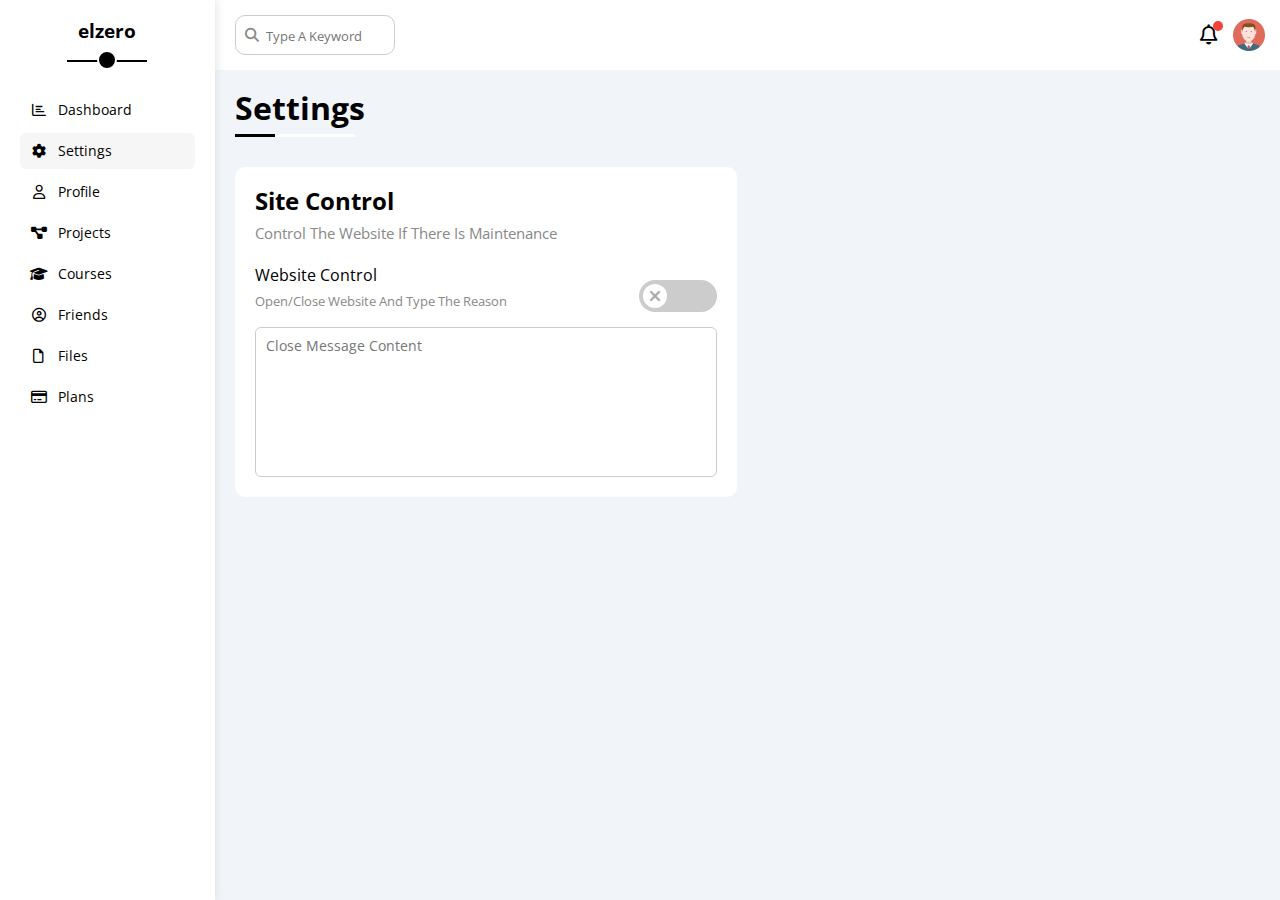
==== settings.html @ 4309b6c1 "in settings section Site Control is done" ====
<!DOCTYPE html>
<html lang="en">

<head>
  <meta charset="UTF-8" />
  <meta name="viewport" content="width=device-width, initial-scale=1.0" />
  <link rel="stylesheet" href="css/normalize.css" />
  <link rel="stylesheet" href="css/all.min.css" />
  <link rel="preconnect" href="https://fonts.googleapis.com" />
  <link rel="preconnect" href="https://fonts.gstatic.com" crossorigin />
  <link
    href="https://fonts.googleapis.com/css2?family=Cairo:wght@300;400;700&family=Open+Sans:ital,wght@0,500;1,300&display=swap"
    rel="stylesheet" />
  <link rel="stylesheet" href="css/framework.css" />
  <link rel="stylesheet" href="css/style.css" />
  <title>Settings</title>
</head>

<body>
  <div class="page d-flex">
    <div class="sidebar bg-white p-20 p-relative">
      <h3 class="p-relative txt-c mt-0">elzero</h3>
      <ul>
        <li>
          <a class="d-flex align-center fs-14 c-black rad-6 p-10" href="index.html">
            <i class="fa-regular fa-chart-bar fa-fw"></i>
            <span>Dashboard</span>
          </a>
        </li>
        <li>
          <a class="active d-flex align-center fs-14 c-black rad-6 p-10" href="settings.html">
            <i class="fa-solid fa-gear fa-fw"></i>
            <span>Settings</span>
          </a>
        </li>
        <li>
          <a class="d-flex align-center fs-14 c-black rad-6 p-10" href="profile.html">
            <i class="fa-regular fa-user fa-fw"></i>
            <span>Profile</span>
          </a>
        </li>
        <li>
          <a class="d-flex align-center fs-14 c-black rad-6 p-10" href="projects.html">
            <i class="fa-solid fa-diagram-project fa-fw"></i>
            <span>Projects</span>
          </a>
        </li>
        <li>
          <a class="d-flex align-center fs-14 c-black rad-6 p-10" href="courses.html">
            <i class="fa-solid fa-graduation-cap fa-fw"></i>
            <span>Courses</span>
          </a>
        </li>
        <li>
          <a class="d-flex align-center fs-14 c-black rad-6 p-10" href="friends.html">
            <i class="fa-regular fa-circle-user fa-fw"></i>
            <span>Friends</span>
          </a> 
        </li>
        <li>
          <a class="d-flex align-center fs-14 c-black rad-6 p-10" href="files.html">
            <i class="fa-regular fa-file fa-fw"></i>
            <span>Files</span>
          </a>
        </li>
        <li>
          <a class="d-flex align-center fs-14 c-black rad-6 p-10" href="plans.html">
            <i class="fa-regular fa-credit-card fa-fw"></i>
            <span>Plans</span>
          </a>
        </li>
      </ul>
    </div>
    <div class="content w-full">
      <!-- Start Head -->
      <div class="head bg-white p-15 between-flex">
        <div class="search p-relative">
          <input class="p-10" type="search" placeholder="Type A Keyword" />
        </div>
        <div class="icons d-flex align-center">
          <span class="notification p-relative">
            <i class="fa-regular fa-bell fa-lg"></i>
          </span>
          <img src="images/avatar.png" alt="" />
        </div>
      </div>
      <!-- End Head -->
      <h1 class="p-relative">Settings</h1>
      <!-- Start Settings -->
        <div class="settings-page m-20 d-grid gap-20">
          <!-- Start Site Control Section -->
          <div class="site-control bg-white p-20 rad-10">
            <h2 class="mb-10">Site Control</h2>
            <p class="mb-20 fs-15 c-grey">Control The Website If There Is Maintenance</p>
            <div class="between-flex mb-15">
              <div>
                <span class="d-block mb-10">Website Control</span>
                <p class="fs-13 c-grey mt-5">Open/Close Website And Type The Reason</p>
              </div>
              <div>
                <label>
                  <input class="toggle-checkbox" type="checkbox">
                  <div class="toggle-switch"></div>
                </label> 
              </div>
            </div>
            <textarea class="close-message fs-14 p-10 rad-6 d-block w-full" placeholder="Close Message Content"></textarea>
          </div>

          <!-- End Site Control Section -->
        </div>
      <!-- End Settings -->
  </div>
</div>
</body>

</html>
---- css/framework.css ----
:root {
    --blue-color: #0075ff;
    --blue-alt-color: #0d69d5;
    --orange-color: #f59e0b;
    --green-color: #22c55e;
    --red-color: #f44336;
    --grey-color: #888;
}

/* Start Box */
.d-flex {
    display: flex;
}

.direction-c {
    flex-direction: column;
}

.align-center {
    align-items: center;
}

.space-between {
    justify-content: space-between;
}

.space-around {
    justify-content: space-around;
}

.space-evenly {
    justify-content: space-evenly;
}

.w-fit {
    width: fit-content;
}

.d-grid {
    display: grid;
}

.gap-20 {
    gap: 20px;
}

.d-block {
    display: block;
}

.d-inline {
    display: inline;
}

@media (max-width: 767px) {
    .block-mobile {
        display: block;
    }

    .hide-mobile {
        display: none;
    }
}

/* Start Width + Height */
.w-full {
    width: 100%;
}

/* End Width + Height */
/* End Box */
/* Start Padding + Margin */
.p-5 {
    padding: 5px;
}

.p-10 {
    padding: 10px;
}

.p-15 {
    padding: 15px;
}

.p-20 {
    padding: 20px;
}

.pl-15 {
    padding-left: 15px;
}

.pb-5 {
    padding-bottom: 5px;
}

.pb-10 {
    padding-bottom: 10px;
}

.pb-15 {
    padding-bottom: 15px;
}

.pb-20 {
    padding-bottom: 20px;
}

.pb-25 {
    padding-bottom: 25px;
}

.m-0 {
    margin: 0;
}

.m-20 {
    margin: 20px;
}

.mt-0 {
    margin-top: 0;
}

.mt-5 {
    margin-top: 5px;
}

.mt-10 {
    margin-top: 10px;
}

.mt-15 {
    margin-top: 10px;
}

.mt-20 {
    margin-top: 20px;
}

.mt-25 {
    margin-top: 25px;
}

.mr-5 {
    margin-right: 5px;
}

.mr-10 {
    margin-right: 10px;
}

.mr-15 {
    margin-right: 15px;
}

.mb-5 {
    margin-bottom: 5px;
}

.mb-10 {
    margin-bottom: 10px;
}

.mb-15 {
    margin-bottom: 15px;
}

.mb-20 {
    margin-bottom: 20px;
}

.ml-5 {
    margin-left: 5px;
}

.ml-10 {
    margin-left: 10px;
}

.ml-15 {
    margin-left: 15px;
}

/* End Padding + Margin */
/* Start Color */
.bg-white {
    background-color: white;
}
.bg-black {
    background-color: black;
}
.bg-eee {
    background-color: #eee;
}

.bg-blue {
    background-color: var(--blue-color);
}

.bg-orange {
    background-color: var(--orange-color);
}

.bg-green {
    background-color: var(--green-color);
}

.bg-red {
    background-color: var(--red-color);
}

.c-white {
    color: white;
}

.c-black {
    color: black;
}

.c-grey {
    color: var(--grey-color);
}

.c-blue {
    color: var(--blue-color);
}

.c-orange {
    color: var(--orange-color);
}

.c-green {
    color: var(--green-color);
}

.c-red {
    color: var(--red-color);
}

.op-5 {
    opacity: 0.5;
}

/* End Color */
/* Start Position */
.p-relative {
    position: relative;
}

/* End Position */
/* Start Font */
.txt-c {
    text-align: center;
}

.fs-13 {
    font-size: 13px;
}

.fs-14 {
    font-size: 14px;
}

.fs-15 {
    font-size: 15px;
}

.fs-25 {
    font-size: 25px;
}

.fw-bold {
    font-weight: bold;
}

@media (max-width: 767px) {
    .txt-c-mobile {
        text-align: center;
    }
}

/* End Font */
/* Start Border */
.b-none {
    border: none;
}

.rad-6 {
    border-radius: 6px;
}

.rad-10 {
    border-radius: 10px;
}

.rad-half {
    border-radius: 50%;
}

/* End Border */
/* Start Components */

.center-flex {
    display: flex;
    justify-content: center;
    align-items: center;
}

.between-flex {
    display: flex;
    justify-content: space-between;
    align-items: center;
}

.around-flex {
    display: flex;
    justify-content: space-around;
    align-items: center;
}

.evenly-flex {
    display: flex;
    justify-content: space-evenly;
    align-items: center;
}

.f-wrap {
    flex-wrap: wrap;
}

.btn-shape {
    padding: 4px 10px;
    border-radius: 6px;
}

.btn-grey {
    padding: 10px;
    font-size: 13px;
    border-radius: 6px;
    background-color: #eeeeee;
}

/* End Components */
---- css/style.css ----
* {
  box-sizing: border-box;
  padding: 0;
  margin: 0;
}

body {
  font-family: "Open Sans", sans-serif;
}

*:focus {
  outline: none;
}

ul {
  list-style: none;
  padding: 0;
}

a {
  text-decoration: none;
}

::-webkit-scrollbar {
  width: 15px;
}

::-webkit-scrollbar-track {
  background-color: white;
}

::-webkit-scrollbar-thumb {
  background-color: var(--blue-color);
}

::-webkit-scrollbar-thumb:hover {
  background-color: var(--blue-alt-color);
}

.page {
  background-color: #f1f5f9;
  min-height: 100vh;
}

/* Start Sidebar */
.sidebar {
  width: 250px;
  box-shadow: 0 0 10px #ddd;
}

.sidebar > h3 {
  margin-bottom: 50px;
  position: relative;
}

.sidebar > h3::before,
.sidebar > h3::after {
  content: "";
  position: absolute;
  left: 50%;
  transform: translateX(-50%);
}

.sidebar > h3::before {
  height: 2px;
  width: 80px;
  background: black;
  bottom: -20px;
}

.sidebar > h3::after {
  width: 16px;
  height: 16px;
  border: 2px solid white;
  background: black;
  bottom: -28px;
  border-radius: 50%;
}

.sidebar ul li a {
  transition: 0.3s;
  margin-bottom: 5px;
}

.sidebar ul li a:hover,
.sidebar ul li .active {
  background-color: #f6f6f6;
}

.sidebar ul li a span {
  font-size: 14px;
  margin-left: 10px;
}

@media (max-width: 767px) {
  .sidebar {
    width: 58px;
    padding: 10px;
  }

  .sidebar > h3 {
    font-size: 13px;
    margin-bottom: 15px;
  }

  .sidebar > h3::before,
  .sidebar > h3::after {
    display: none;
  }

  .sidebar ul li a span {
    display: none;
  }
}

/* End Sidebar */
/* Start Content */
.content {
  overflow: hidden;
}

.content .head .search::before {
  font-family: var(--fa-style-family-classic);
  content: "\f002";
  font-weight: 900;
  position: absolute;
  left: 15px;
  top: 50%;
  transform: translateY(-50%);
  font-size: 14px;
  color: var(--grey-color);
}

.head .search input {
  border: 1px solid #ccc;
  border-radius: 10px;
  margin-left: 5px;
  padding-left: 30px;
  width: 160px;
  transition: width 0.3s;
}

.head .search input::placeholder {
  font-size: 13px;
}

.head input:focus {
  width: 200px;
}

.head input:focus::placeholder {
  opacity: 0;
}

.head .icons .notification::before {
  position: absolute;
  content: "";
  width: 10px;
  height: 10px;
  top: -5px;
  right: -5px;
  border-radius: 50%;
  background-color: var(--red-color);
}

.head .icons img {
  width: 32px;
  height: 32px;
  margin-left: 15px;
}

.page h1 {
  margin: 20px 20px 40px;
}

.page h1::before,
.page h1::after {
  content: "";
  position: absolute;
  height: 3px;
  bottom: -10px;
  left: 0;
}

.page h1::before {
  width: 120px;
  background-color: white;
}

.page h1::after {
  width: 40px;
  background-color: black;
}

.wrapper {
  grid-template-columns: repeat(auto-fill, minmax(450px, 1fr));
  margin-inline: 20px;
  margin-bottom: 20px;
}

@media (max-width: 767px) {
  .wrapper {
    grid-template-columns: minmax(200px, 1fr);
    margin-inline: 10px;
    gap: 10px;
  }
}

/* End Content */
/* Start Welcome Widget */
.welcome {
  overflow: hidden;
}

.welcome .intro img {
  width: 200px;
  margin-bottom: -15px;
}

.welcome .avatar {
  width: 64px;
  height: 64px;
  border: 2px solid white;
  padding: 2px;
  border-radius: 50%;
  box-shadow: 0 0 5px #ddd;
  margin-top: -32px;
  margin-left: 20px;
}

.welcome .body {
  border-top: 1px solid #eee;
  border-bottom: 1px solid #eee;
}

.welcome .body > div {
  flex: 1;
}

.welcome .visit {
  margin: 0 15px 15px auto;
  transition: 0.3s;
}

.welcome .visit:hover {
  background-color: var(--blue-alt-color);
}

@media (max-width: 767px) {
  .welcome .intro {
    padding-bottom: 30px;
  }

  .welcome .avatar {
    margin-left: 0;
  }

  .welcome .body > div:not(:last-child) {
    margin-bottom: 20px;
  }
}

/* End Welcome Widget */
/* Start Quick Draft Widget */
.quick-draft textarea {
  resize: none;
  min-height: 180px;
}

.quick-draft input::placeholder,
.quick-draft textarea::placeholder {
  font-size: 12px;
}

.quick-draft .save {
  margin-left: auto;
  transition: 0.3s;
  cursor: pointer;
  transition: 0.3s;
}

.quick-draft .save:hover {
  background-color: var(--blue-alt-color);
}

/* End Quick Draft Widget */
/* Start Target */
.targets .target-row .icon {
  width: 80px;
  height: 80px;
  margin-right: 15px;
}

.targets .details {
  flex: 1;
}

.targets .details .progress {
  height: 4px;
}

.targets .details .progress > span {
  position: absolute;
  top: 0;
  left: 0;
  height: 100%;
}

.targets .details .progress > span span {
  position: absolute;
  bottom: 16px;
  right: -16px;
  color: white;
  padding: 2px 5px;
  border-radius: 6px;
  font-size: 13px;
}

.targets .details .progress > span span::after {
  content: "";
  position: absolute;
  border: transparent;
  border-width: 5px;
  border-style: solid;
  border-top-color: var(--blue-color);
  left: 50%;
  bottom: -10px;
  transform: translateX(-50%);
}

.targets .details .progress > .blue span::after {
  border-top-color: var(--blue-color);
}

.targets .details .progress > .orange span::after {
  border-top-color: var(--orange-color);
}

.targets .details .progress > .green span::after {
  border-top-color: var(--green-color);
}

.blue .icon,
.blue .progress {
  background-color: rgb(0 117 255 / 20%);
}

.orange .icon,
.orange .progress {
  background-color: rgb(245 158 11 / 20%);
}

.green .icon,
.green .progress {
  background-color: rgb(34 197 94 / 20%);
}

/* End Target */
/* Start Tickets    */
.tickets .box {
  width: calc(50% - 10px);
  border: 1px solid #ccc;
}

@media (max-width: 767px) {
  .tickets .box {
    width: 100%;
  }
}

/* End Tickets    */
/* Start Latest News */
.latest-news .row:not(:last-child) {
  margin-bottom: 20px;
  padding-bottom: 20px;
  border-bottom: 1px solid #eee;
}

.latest-news img {
  width: 100px;
  margin-right: 15px;
}

.latest-news .info {
  flex: 1;
}

@media (max-width: 767px) {
  .latest-news .row {
    flex-direction: column;
    row-gap: 10px;
  }
}

/* End Latest News */
/* Start Latest Tasks */
.latest-tasks .row:not(:last-child) {
  margin-bottom: 20px;
  padding-bottom: 20px;
  border-bottom: 1px solid #eee;
}

.latest-tasks .done {
  transition: 0.3s;
}

.latest-tasks i:hover {
  color: var(--red-color);
  cursor: pointer;
}

.latest-tasks .row.op-5 .info h3,
.latest-tasks .row.op-5 .info p {
  text-decoration: line-through;
}

/* End Latest Tasks */
/* Start Latest Uploads */
.latest-uploads .upload:not(:last-child) {
  margin-bottom: 10px;
  padding-bottom: 10px;
  border-bottom: 1px solid #eee;
}

.latest-uploads .upload img {
  width: 45px;
  margin-right: 15px;
}

.latest-uploads .upload .info {
  flex-grow: 1;
}

/* End Latest Uploads */
/* Start Last Project Progress */
.last-progress::before {
  position: absolute;
  content: "";
  bottom: 0;
  right: 0;
  width: 150px;
  height: 150px;
  background-image: url("../images/project.png");
  background-repeat: no-repeat;
  background-position: 50% 0;
  background-size: cover;
  opacity: 0.3;
}

.last-progress ul::before {
  position: absolute;
  content: "";
  left: 11px;
  width: 2px;
  height: 100%;
  background-color: var(--blue-color);
}

.last-progress ul li::before {
  content: "";
  width: 20px;
  height: 20px;
  display: block;
  border-radius: 50%;
  background-color: white;
  border: 2px solid white;
  outline: 2px solid var(--blue-color);
  margin-right: 15px;
  z-index: 1;
}

.last-progress ul li.done::before {
  background-color: var(--blue-color);
}

.last-progress ul li.current::before {
  animation: change-color 0.8s infinite alternate;
}

/* End Last Project Progress */
/* Start Reminders */
.reminders ul li .key {
  width: 15px;
  height: 15px;
}

.reminders ul li > .blue {
  border-left: 2px solid var(--blue-color);
}

.reminders ul li > .green {
  border-left: 2px solid var(--green-color);
}

.reminders ul li > .orange {
  border-left: 2px solid var(--orange-color);
}

.reminders ul li > .red {
  border-left: 2px solid var(--red-color);
}

/* End Reminders */
/* Start Latest Post */
.latest-post .user {
  border-bottom: 1px solid #eee;
}

.latest-post .user img {
  width: 50px;
}

.latest-post > p {
  letter-spacing: 1.7;
  line-height: 1.7;
  border-bottom: 1px solid #eee;
}

/* End Latest Post */
/* Start Social Media Stats */
.social-media .x-twitter {
  background-color: rgba(0, 0, 0, 0.399);
}

.social-media .x-facebook {
  background-color: #d1e4fc;
}

.social-media .x-youtube {
  background-color: #ffcccc;
}

.social-media .x-linkedin {
  background-color: #cce4f0;
}

.social-media span {
  flex: 1;
}

.social-media .i-twitter {
  text-align: center;
  width: 60px;
  transition: 0.3s;
}

.social-media .i-twitter:hover {
  transform: rotate(5deg);
}

.social-media .i-facebook {
  text-align: center;
  width: 60px;
  transition: 0.3s;
}

.social-media .i-facebook:hover {
  transform: rotate(5deg);
}

.social-media .i-youtube {
  text-align: center;
  width: 60px;
  transition: 0.3s;
}

.social-media .i-youtube:hover {
  transform: rotate(5deg);
}

.social-media .i-linkedin {
  text-align: center;
  width: 60px;
  transition: 0.3s;
}

.social-media .i-linkedin:hover {
  transform: rotate(5deg);
}

.social-media .x-twitter > span {
  color: black;
}

.social-media .i-twitter,
.social-media .x-twitter > a {
  background-color: black;
}

.social-media .x-facebook > span {
  color: #1877f2;
}

.social-media .i-facebook,
.social-media .x-facebook > a {
  background-color: #1877f2;
}

.social-media .x-youtube > span {
  color: #ff0000;
}

.social-media .i-youtube,
.social-media .x-youtube > a {
  background-color: #ff0000;
}

.social-media .x-linkedin > span {
  color: #0077b5;
}

.social-media .i-linkedin,
.social-media .x-linkedin > a {
  background-color: #0077b5;
}

/* End Social Media Stats */
/* Start Projects Table */
.responsive-table {
  overflow-x: auto;
}

.responsive-table table {
  min-width: 1000px;
  border-spacing: 0;
  border: 1px solid #eeeeee;
}

.responsive-table table thead tr td {
  padding: 15px;
  background-color: #eeeeee;
}

.responsive-table table tbody tr td {
  padding: 15px;
}

.responsive-table table tbody tr td:not(:last-child) {
  border-right: 1px solid #eeeeee;
  border-bottom: 1px solid #eeeeee;
}

.responsive-table table tbody tr:hover td {
  background-color: #faf7f7;
}

.responsive-table table img {
  width: 32px;
  height: 32px;
  border-radius: 50%;
  border: 2px solid white;
}

.responsive-table table img:not(:first-child) {
  margin-left: -20px;
}

/* End Projects Table */
/* Start Settings */
.settings-page {
  grid-template-columns: repeat(auto-fill, minmax(500px, 1fr));
}
@media (max-width: 767px) {
  .settings-page {
    grid-template-columns: minmax(100px, 1fr);
    margin-left: 10px;
    margin-right: 10px;
    gap: 10px ;
  }
}
.settings-page .site-control .close-message {
  resize: none;
  border: 1px solid #ccc;
  min-height: 150px;
}
.toggle-checkbox {
  appearance: none;
}
.toggle-switch {
  position: relative;
  width: 78px;
  height: 32px;
  background-color: #ccc;
  border-radius: 16px;
  transition: 0.3s;
  cursor: pointer;
}
.toggle-switch::before {
  position: absolute;
  font-family: var(--fa-style-family-classic);
  content: "\f00d";
  font-weight: bold;
  background-color: white;
  color: #aaa;
  border-radius: 50%;
  width: 24px;
  height: 24px;
  top: 4px;
  left: 4px;
  display: flex;
  justify-content: center;
  align-items: center;
  transition: 0.3s;
}
.toggle-checkbox:checked + .toggle-switch {
  background-color: var(--blue-color);
}
.toggle-checkbox:checked + .toggle-switch::before {
  content: "\f00c";
  left: 50px;
  color: var(--blue-color);
}

/* End Settings */
/* Start Animation */
@keyframes change-color {
  from {
    background-color: var(--blue-color);
  }

  to {
    background-color: white;
  }
}

/* End Animation */
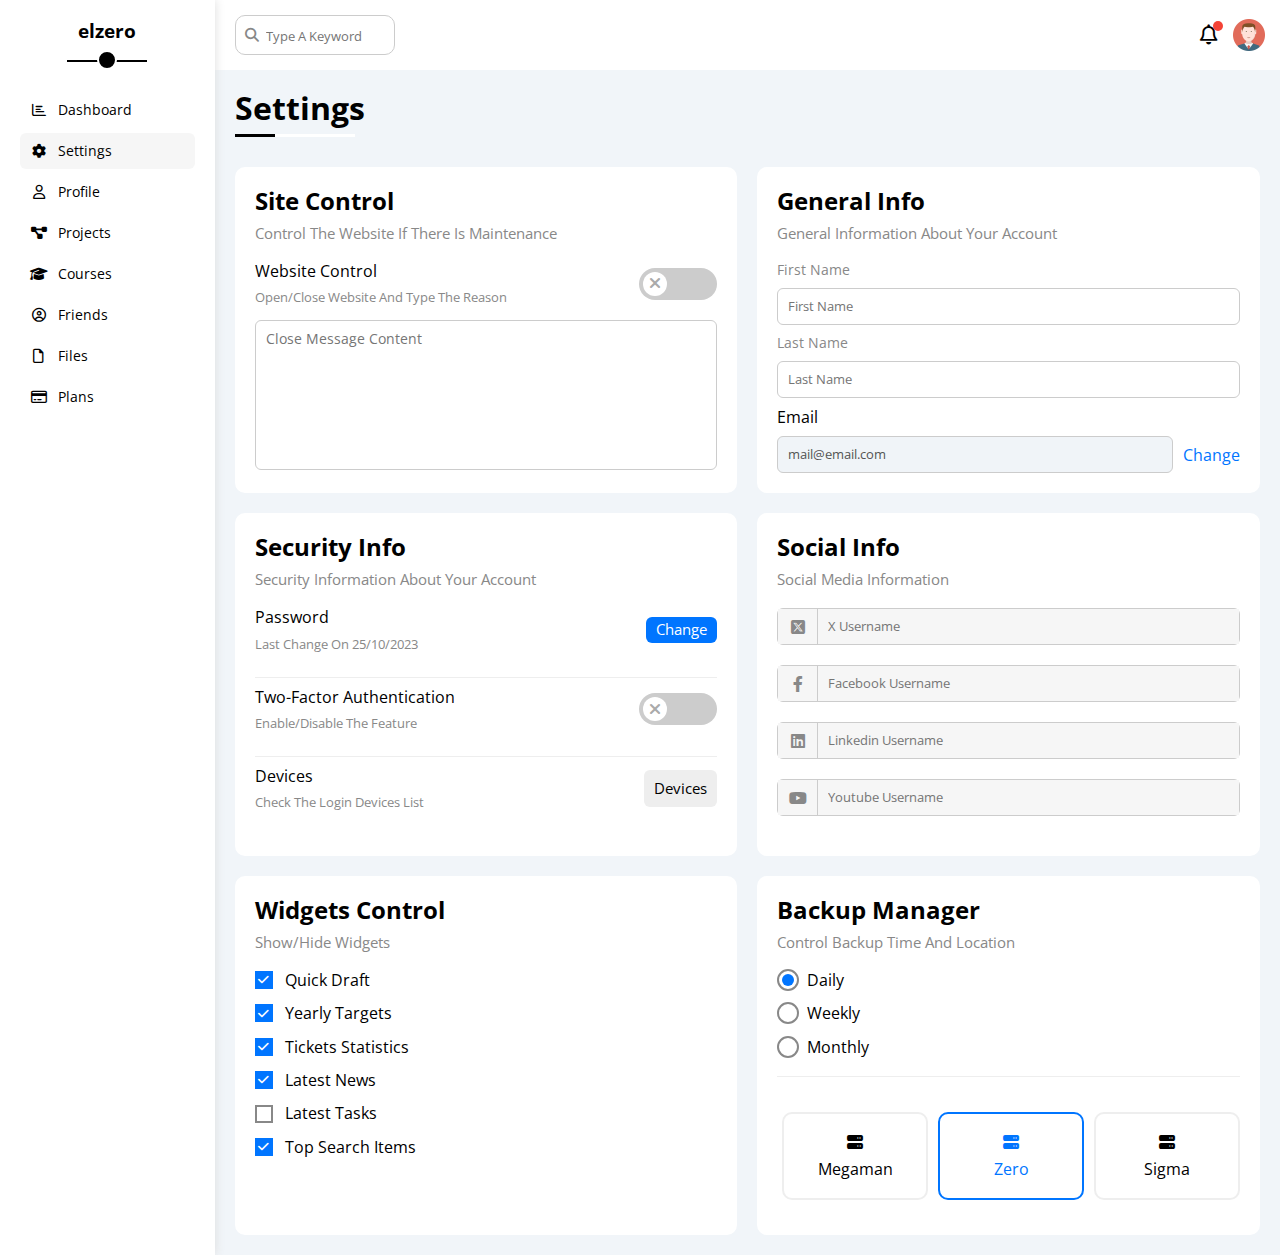
==== commit 6d2cd2e3: "finish settings" ====
--- a/settings.html
+++ b/settings.html
@@ -55,7 +55,7 @@
           <a class="d-flex align-center fs-14 c-black rad-6 p-10" href="friends.html">
             <i class="fa-regular fa-circle-user fa-fw"></i>
             <span>Friends</span>
-          </a> 
+          </a>
         </li>
         <li>
           <a class="d-flex align-center fs-14 c-black rad-6 p-10" href="files.html">
@@ -87,31 +87,176 @@
       <!-- End Head -->
       <h1 class="p-relative">Settings</h1>
       <!-- Start Settings -->
-        <div class="settings-page m-20 d-grid gap-20">
-          <!-- Start Site Control Section -->
-          <div class="site-control bg-white p-20 rad-10">
-            <h2 class="mb-10">Site Control</h2>
-            <p class="mb-20 fs-15 c-grey">Control The Website If There Is Maintenance</p>
-            <div class="between-flex mb-15">
-              <div>
-                <span class="d-block mb-10">Website Control</span>
-                <p class="fs-13 c-grey mt-5">Open/Close Website And Type The Reason</p>
-              </div>
-              <div>
-                <label>
-                  <input class="toggle-checkbox" type="checkbox">
-                  <div class="toggle-switch"></div>
-                </label> 
-              </div>
-            </div>
-            <textarea class="close-message fs-14 p-10 rad-6 d-block w-full" placeholder="Close Message Content"></textarea>
-          </div>
-
-          <!-- End Site Control Section -->
-        </div>
-      <!-- End Settings -->
-  </div>
-</div>
+      <div class="settings-page m-20 d-grid gap-20">
+        <!-- Start Site Control Section -->
+        <div class="site-control bg-white p-20 rad-10">
+          <h2 class="mb-10">Site Control</h2>
+          <p class="mb-20 fs-15 c-grey">Control The Website If There Is Maintenance</p>
+          <div class="between-flex mb-15">
+            <div>
+              <span class="d-block mb-10">Website Control</span>
+              <p class="fs-13 c-grey mt-5">Open/Close Website And Type The Reason</p>
+            </div>
+            <div>
+              <label>
+                <input class="toggle-checkbox" type="checkbox">
+                <div class="toggle-switch"></div>
+              </label>
+            </div>
+          </div>
+          <textarea class="close-message fs-14 p-10 rad-6 d-block w-full"
+            placeholder="Close Message Content"></textarea>
+        </div>
+        <!-- End Site Control Section -->
+        <!-- Start General info -->
+        <div class="general-info bg-white p-20 rad-10">
+          <h2 class="mb-10">General Info</h2>
+          <p class="mb-20 fs-15 c-grey">General Information About Your Account</p>
+          <div>
+            <label class="d-block mb-10" for="first">First Name</label>
+            <input type="text" placeholder="First Name" id="first">
+          </div>
+          <div>
+            <label class="d-block mb-10" for="last">Last Name</label>
+            <input type="text" placeholder="Last Name" id="last">
+          </div>
+          <div>
+            <label class="d-block mb-10">Email</label>
+            <div class="between-flex">
+              <input class="link w-full mr-10" type="email" value="mail@email.com" disabled>
+              <a class=" c-blue" href="#">Change</a>
+            </div>
+          </div>
+        </div>
+        <!-- End General info -->
+        <!-- Start Security info -->
+        <div class="security-info bg-white p-20 rad-10">
+          <h2 class="mb-10">Security Info</h2>
+          <p class="mb-20 fs-15 c-grey">Security Information About Your Account</p>
+          <div class="between-flex pb-30">
+            <div>
+              <span class="c-black">Password</span>
+              <p class="mt-10 fs-13 c-grey">Last Change On 25/10/2023</p>
+            </div>
+            <a class="btn-shape bg-blue c-white fs-15" href="#">Change</a>
+          </div>
+          <div class="between-flex pt-10 pb-30">
+            <div>
+              <span class="c-black">Two-Factor Authentication</span>
+              <p class="mt-10 fs-13 c-grey">Enable/Disable The Feature</p>
+            </div>
+            <div>
+              <label>
+                <input class="toggle-checkbox" type="checkbox">
+                <div class="toggle-switch"></div>
+              </label>
+            </div>
+          </div>
+          <div class="between-flex mb-20 pt-10">
+            <div>
+              <span class="c-black">Devices</span>
+              <p class="mt-10 fs-13 c-grey">Check The Login Devices List</p>
+            </div>
+            <a class="btn-grey fs-15 c-black " href="#">Devices</a>
+          </div>
+        </div>
+        <!-- End Security info -->
+        <!-- Start Social info -->
+        <div class="social-info bg-white p-20 rad-10">
+          <h2 class="mb-10">Social Info</h2>
+          <p class="mb-20 fs-15 c-grey">Social Media Information</p>
+          <div class="d-flex rad-6 b-ccc mb-20">
+            <i class="fa-brands fa-square-x-twitter center-flex c-grey pr-15 pl-15"></i>
+            <input class="p-10 b-none w-full fs-13" type="text" placeholder="X Username">
+          </div>
+          <div class="d-flex rad-6 b-ccc mb-20">
+            <i class="fa-brands fa-facebook-f center-flex c-grey pr-15 pl-15"></i>
+            <input class="p-10 b-none w-full fs-13" type="text" placeholder="Facebook Username">
+          </div>
+          <div class="d-flex rad-6 b-ccc mb-20">
+            <i class="fa-brands fa-linkedin center-flex c-grey pr-15 pl-15"></i>
+            <input class="p-10 b-none w-full fs-13" type="text" placeholder="Linkedin Username">
+          </div>
+          <div class="d-flex rad-6 b-ccc mb-20">
+            <i class="fa-brands fa-youtube center-flex c-grey pr-15 pl-15"></i>
+            <input class="p-10 b-none w-full fs-13" type="text" placeholder="Youtube Username">
+          </div>
+        </div>
+        <!-- End Social info -->
+        <!-- Start Widgets Control -->
+        <div class="widgets-control bg-white p-20 rad-10">
+          <h2 class="mb-10">Widgets Control</h2>
+          <p class="mb-20 fs-15 c-grey">Show/Hide Widgets</p>
+          <div class="control d-flex align-center mb-15">
+            <input type="checkbox" id="one" checked>
+            <label for="one">Quick Draft</label>
+          </div>
+          <div class="control d-flex align-center mb-15">
+            <input type="checkbox" id="two" checked>
+            <label for="two">Yearly Targets</label>
+          </div>
+          <div class="control d-flex align-center mb-15">
+            <input type="checkbox" id="three" checked>
+            <label for="three">Tickets Statistics</label>
+          </div>
+          <div class="control d-flex align-center mb-15">
+            <input type="checkbox" id="four" checked>
+            <label for="four">Latest News</label>
+          </div>
+          <div class="control d-flex align-center mb-15">
+            <input type="checkbox" id="five">
+            <label for="five">Latest Tasks</label>
+          </div>
+          <div class="control d-flex align-center mb-15">
+            <input type="checkbox" id="six" checked>
+            <label for="six">Top Search Items</label>
+          </div>
+        </div>
+        <!-- End Widgets Control -->
+        <!-- Start Backup Manager -->
+        <div class="backup-manager bg-white p-20 rad-10">
+          <h2 class="mb-10">Backup Manager</h2>
+          <p class="mb-20 fs-15 c-grey">Control Backup Time And Location</p>
+          <div class="date d-flex align-center mb-15">
+            <input type="radio" name="time" id="daily" checked>
+            <label for="daily">Daily</label>
+          </div>
+          <div class="date d-flex align-center mb-15">
+            <input type="radio" name="time" id="weekly">
+            <label for="weekly">Weekly</label>
+          </div>
+          <div class="date d-flex align-center mb-15">
+            <input type="radio" name="time" id="monthly">
+            <label for="monthly">Monthly</label>
+          </div>
+          <div class="servers d-flex align-center txt-c gap-5">
+            <input type="radio" name="servers" id="server-one">
+            <div class="server mb-15  rad-10 w-full">
+              <label for="server-one">
+                <i class="fa-solid fa-server d-block mb-10"></i>
+                Megaman
+              </label>
+            </div>
+            <input type="radio" name="servers" id="server-two" checked>
+            <div class="server mb-15  rad-10 w-full">
+              <label for="server-two">
+                <i class="fa-solid fa-server d-block mb-10"></i>
+                Zero
+              </label>
+            </div>
+            <input type="radio" name="servers" id="server-three">
+            <div class="server mb-15  rad-10 w-full">
+              <label for="server-three">
+                <i class="fa-solid fa-server d-block mb-10"></i>
+                Sigma
+              </label>
+            </div>
+          </div>
+        </div>
+        <!-- End Backup Manager -->
+        <!-- End Settings -->
+      </div>
+    </div>
 </body>
 
-</html>
+</html>--- a/css/framework.css
+++ b/css/framework.css
@@ -1,344 +1,389 @@
 :root {
-    --blue-color: #0075ff;
-    --blue-alt-color: #0d69d5;
-    --orange-color: #f59e0b;
-    --green-color: #22c55e;
-    --red-color: #f44336;
-    --grey-color: #888;
+  --blue-color: #0075ff;
+  --blue-alt-color: #0d69d5;
+  --orange-color: #f59e0b;
+  --green-color: #22c55e;
+  --red-color: #f44336;
+  --grey-color: #888;
 }
 
 /* Start Box */
 .d-flex {
-    display: flex;
+  display: flex;
 }
 
 .direction-c {
-    flex-direction: column;
+  flex-direction: column;
 }
 
 .align-center {
-    align-items: center;
+  align-items: center;
 }
 
 .space-between {
-    justify-content: space-between;
+  justify-content: space-between;
 }
 
 .space-around {
-    justify-content: space-around;
+  justify-content: space-around;
 }
 
 .space-evenly {
-    justify-content: space-evenly;
+  justify-content: space-evenly;
 }
 
 .w-fit {
-    width: fit-content;
+  width: fit-content;
 }
 
 .d-grid {
-    display: grid;
-}
-
+  display: grid;
+}
+.gap-5 {
+  gap: 5px;
+}
+.gap-10 {
+  gap: 10px;
+}
 .gap-20 {
-    gap: 20px;
-}
+  gap: 20px;
+}
+
 
 .d-block {
+  display: block;
+}
+
+.d-inline {
+  display: inline;
+}
+
+@media (max-width: 767px) {
+  .block-mobile {
     display: block;
-}
-
-.d-inline {
-    display: inline;
-}
-
-@media (max-width: 767px) {
-    .block-mobile {
-        display: block;
-    }
-
-    .hide-mobile {
-        display: none;
-    }
+  }
+
+  .hide-mobile {
+    display: none;
+  }
 }
 
 /* Start Width + Height */
 .w-full {
-    width: 100%;
+  width: 100%;
 }
 
 /* End Width + Height */
 /* End Box */
 /* Start Padding + Margin */
 .p-5 {
-    padding: 5px;
+  padding: 5px;
 }
 
 .p-10 {
-    padding: 10px;
+  padding: 10px;
 }
 
 .p-15 {
-    padding: 15px;
+  padding: 15px;
 }
 
 .p-20 {
-    padding: 20px;
-}
-
+  padding: 20px;
+}
+.pt-5 {
+  padding-top: 5;
+}
+
+.pt-10 {
+  padding-top: 10px;
+}
+.pt-15 {
+  padding-top: 15px;
+}
+.pt-20 {
+  padding-top: 20px;
+}
+.pl-5 {
+  padding-left: 5px;
+}
+.pl-10 {
+  padding-left: 10px;
+}
 .pl-15 {
-    padding-left: 15px;
+  padding-left: 15px;
 }
 
 .pb-5 {
-    padding-bottom: 5px;
+  padding-bottom: 5px;
 }
 
 .pb-10 {
-    padding-bottom: 10px;
+  padding-bottom: 10px;
 }
 
 .pb-15 {
-    padding-bottom: 15px;
+  padding-bottom: 15px;
 }
 
 .pb-20 {
-    padding-bottom: 20px;
+  padding-bottom: 20px;
 }
 
 .pb-25 {
-    padding-bottom: 25px;
+  padding-bottom: 25px;
+}
+.pb-30 {
+  padding-bottom: 25px;
+}
+.pr-5 {
+  padding-right: 5px;
+}
+.pr-10 {
+  padding-right: 10px;
+}
+.pr-15 {
+  padding-right: 15px;
 }
 
 .m-0 {
-    margin: 0;
+  margin: 0;
+}
+.m-15 {
+  margin: 15px;
 }
 
 .m-20 {
-    margin: 20px;
+  margin: 20px;
 }
 
 .mt-0 {
-    margin-top: 0;
+  margin-top: 0;
 }
 
 .mt-5 {
-    margin-top: 5px;
+  margin-top: 5px;
 }
 
 .mt-10 {
-    margin-top: 10px;
+  margin-top: 10px;
 }
 
 .mt-15 {
-    margin-top: 10px;
+  margin-top: 10px;
 }
 
 .mt-20 {
-    margin-top: 20px;
+  margin-top: 20px;
 }
 
 .mt-25 {
-    margin-top: 25px;
+  margin-top: 25px;
 }
 
 .mr-5 {
-    margin-right: 5px;
+  margin-right: 5px;
 }
 
 .mr-10 {
-    margin-right: 10px;
+  margin-right: 10px;
 }
 
 .mr-15 {
-    margin-right: 15px;
+  margin-right: 15px;
 }
 
 .mb-5 {
-    margin-bottom: 5px;
+  margin-bottom: 5px;
 }
 
 .mb-10 {
-    margin-bottom: 10px;
+  margin-bottom: 10px;
 }
 
 .mb-15 {
-    margin-bottom: 15px;
+  margin-bottom: 15px;
 }
 
 .mb-20 {
-    margin-bottom: 20px;
-}
-
+  margin-bottom: 20px;
+}
+.mb-30 {
+  margin-bottom: 30px;
+}
 .ml-5 {
-    margin-left: 5px;
+  margin-left: 5px;
 }
 
 .ml-10 {
-    margin-left: 10px;
+  margin-left: 10px;
 }
 
 .ml-15 {
-    margin-left: 15px;
+  margin-left: 15px;
 }
 
 /* End Padding + Margin */
 /* Start Color */
 .bg-white {
-    background-color: white;
+  background-color: white;
 }
 .bg-black {
-    background-color: black;
+  background-color: black;
 }
 .bg-eee {
-    background-color: #eee;
+  background-color: #eee;
 }
 
 .bg-blue {
-    background-color: var(--blue-color);
+  background-color: var(--blue-color);
 }
 
 .bg-orange {
-    background-color: var(--orange-color);
+  background-color: var(--orange-color);
 }
 
 .bg-green {
-    background-color: var(--green-color);
+  background-color: var(--green-color);
 }
 
 .bg-red {
-    background-color: var(--red-color);
+  background-color: var(--red-color);
 }
 
 .c-white {
-    color: white;
+  color: white;
 }
 
 .c-black {
-    color: black;
+  color: black;
 }
 
 .c-grey {
-    color: var(--grey-color);
+  color: var(--grey-color);
 }
 
 .c-blue {
-    color: var(--blue-color);
+  color: var(--blue-color);
 }
 
 .c-orange {
-    color: var(--orange-color);
+  color: var(--orange-color);
 }
 
 .c-green {
-    color: var(--green-color);
+  color: var(--green-color);
 }
 
 .c-red {
-    color: var(--red-color);
+  color: var(--red-color);
 }
 
 .op-5 {
-    opacity: 0.5;
+  opacity: 0.5;
 }
 
 /* End Color */
 /* Start Position */
 .p-relative {
-    position: relative;
+  position: relative;
 }
 
 /* End Position */
 /* Start Font */
 .txt-c {
+  text-align: center;
+}
+
+.fs-13 {
+  font-size: 13px;
+}
+
+.fs-14 {
+  font-size: 14px;
+}
+
+.fs-15 {
+  font-size: 15px;
+}
+
+.fs-25 {
+  font-size: 25px;
+}
+
+.fw-bold {
+  font-weight: bold;
+}
+
+@media (max-width: 767px) {
+  .txt-c-mobile {
     text-align: center;
-}
-
-.fs-13 {
-    font-size: 13px;
-}
-
-.fs-14 {
-    font-size: 14px;
-}
-
-.fs-15 {
-    font-size: 15px;
-}
-
-.fs-25 {
-    font-size: 25px;
-}
-
-.fw-bold {
-    font-weight: bold;
-}
-
-@media (max-width: 767px) {
-    .txt-c-mobile {
-        text-align: center;
-    }
+  }
 }
 
 /* End Font */
 /* Start Border */
 .b-none {
-    border: none;
-}
-
+  border: none;
+}
+.b-ccc {
+  border: 1px solid #ccc;
+}
+.b-eee {
+  border: 1px solid #eee;
+}
 .rad-6 {
-    border-radius: 6px;
+  border-radius: 6px;
 }
 
 .rad-10 {
-    border-radius: 10px;
+  border-radius: 10px;
 }
 
 .rad-half {
-    border-radius: 50%;
+  border-radius: 50%;
 }
 
 /* End Border */
 /* Start Components */
 
 .center-flex {
-    display: flex;
-    justify-content: center;
-    align-items: center;
+  display: flex;
+  justify-content: center;
+  align-items: center;
 }
 
 .between-flex {
-    display: flex;
-    justify-content: space-between;
-    align-items: center;
+  display: flex;
+  justify-content: space-between;
+  align-items: center;
 }
 
 .around-flex {
-    display: flex;
-    justify-content: space-around;
-    align-items: center;
+  display: flex;
+  justify-content: space-around;
+  align-items: center;
 }
 
 .evenly-flex {
-    display: flex;
-    justify-content: space-evenly;
-    align-items: center;
+  display: flex;
+  justify-content: space-evenly;
+  align-items: center;
 }
 
 .f-wrap {
-    flex-wrap: wrap;
+  flex-wrap: wrap;
 }
 
 .btn-shape {
-    padding: 4px 10px;
-    border-radius: 6px;
+  padding: 4px 10px;
+  border-radius: 6px;
 }
 
 .btn-grey {
-    padding: 10px;
-    font-size: 13px;
-    border-radius: 6px;
-    background-color: #eeeeee;
-}
-
-/* End Components */+  padding: 10px;
+  border-radius: 6px;
+  background-color: #eeeeee;
+}
+
+/* End Components */
--- a/css/style.css
+++ b/css/style.css
@@ -665,7 +665,7 @@
     grid-template-columns: minmax(100px, 1fr);
     margin-left: 10px;
     margin-right: 10px;
-    gap: 10px ;
+    gap: 10px;
   }
 }
 .settings-page .site-control .close-message {
@@ -675,6 +675,7 @@
 }
 .toggle-checkbox {
   appearance: none;
+  display: none;
 }
 .toggle-switch {
   position: relative;
@@ -710,8 +711,155 @@
   left: 50px;
   color: var(--blue-color);
 }
-
+/* Start General info */
+.general-info div:not(:last-child) {
+  margin-bottom: 10px;
+  color: var(--grey-color);
+  font-size: 14px;
+}
+.general-info div input {
+  padding: 10px;
+  font-size: 13px;
+  width: 100%;
+  border-radius: 6px;
+  border: 1px solid #ccc;
+}
+.general-info .link {
+  background-color: #f0f4f8;
+}
+/* End General info */
+/* Start Security info */
+.security-info > div:not(:last-child) {
+  border-bottom: 1px solid #eeeeee;
+}
+/* End Security info */
+/* Start Social info */
+.social-info div i,
+.social-info div input {
+  background-color: #f6f6f6;
+}
+.social-info div i {
+  border-right: 1px solid #ccc;
+  width: 40px;
+}
+.social-info > div:focus-within i {
+  color: black;
+  transition: 0.3s;
+}
+/* End Social info */
+/* Start Widgets Control */
+
+.widgets-control .control input[type="checkbox"] {
+  appearance: none;
+}
+.widgets-control label {
+  padding-left: 30px;
+  cursor: pointer;
+  position: relative;
+}
+.widgets-control label::before {
+  content: "";
+  position: absolute;
+  left: 0;
+  top: 50%;
+  width: 14px;
+  height: 14px;
+  border: 2px solid var(--grey-color);
+  margin-top: -9px;
+  transition: 0.3s;
+}
+.widgets-control label:hover::before {
+  border: 2px solid var(--blue-color);
+}
+.widgets-control label::after {
+  font-family: var(--fa-style-family-classic);
+  content: "\f00c";
+  font-weight: 900;
+  position: absolute;
+  left: 0;
+  top: 50%;
+  width: 18px;
+  height: 18px;
+  margin-top: -9px;
+  font-size: 12px;
+  background-color: var(--blue-color);
+  color: white;
+  display: flex;
+  justify-content: center;
+  align-items: center;
+  transform: scale(0) rotate(360deg);
+  transition: 0.3s;
+}
+.widgets-control .control input[type="checkbox"]:checked + label::after {
+  transform: scale(1) rotate(0);
+}
+/* End Widgets Control */
+/* Start Backup Manager */
+.backup-manager input[type="radio"] {
+  appearance: none;
+}
+.backup-manager .date label {
+  padding-left: 30px;
+  cursor: pointer;
+  position: relative;
+}
+.backup-manager .date label::before {
+  content: "";
+  position: absolute;
+  border: 2px solid var(--grey-color);
+  width: 18px;
+  height: 18px;
+  border-radius: 50%;
+  left: 0;
+  top: 50%;
+  margin-top: -11px;
+  transition: 0.3s;
+}
+.backup-manager .date label:hover::before {
+  border: 2px solid var(--blue-color);
+}
+.backup-manager .date label::after {
+  content: "";
+  position: absolute;
+  width: 12px;
+  height: 12px;
+  border-radius: 50%;
+  left: 5px;
+  top: 3px;
+  background-color: var(--blue-color);
+  transition: 0.3s;
+  transform: scale(0);
+}
+.backup-manager .date input[type="radio"]:checked + label::after {
+  transform: scale(1);
+}
+.backup-manager .date:nth-of-type(3) {
+  border-bottom: 1px solid #eee;
+  padding-bottom: 20px;
+}
+.backup-manager .servers  {
+  padding-top: 20px;
+}
+@media (max-width: 767px) {
+  .backup-manager .servers {
+    flex-wrap: wrap;
+  }
+}
+.backup-manager .servers .server {
+  border: 2px solid #eee;
+  position: relative;
+  padding: 20px 0 20px;
+}
+.backup-manager .servers .server label {
+  cursor: pointer;
+}
+.backup-manager .servers input[type="radio"]:checked + .server {
+  border-color: var(--blue-color);
+  color: var(--blue-color);
+}
+/* End Backup Manager */
 /* End Settings */
+
 /* Start Animation */
 @keyframes change-color {
   from {
